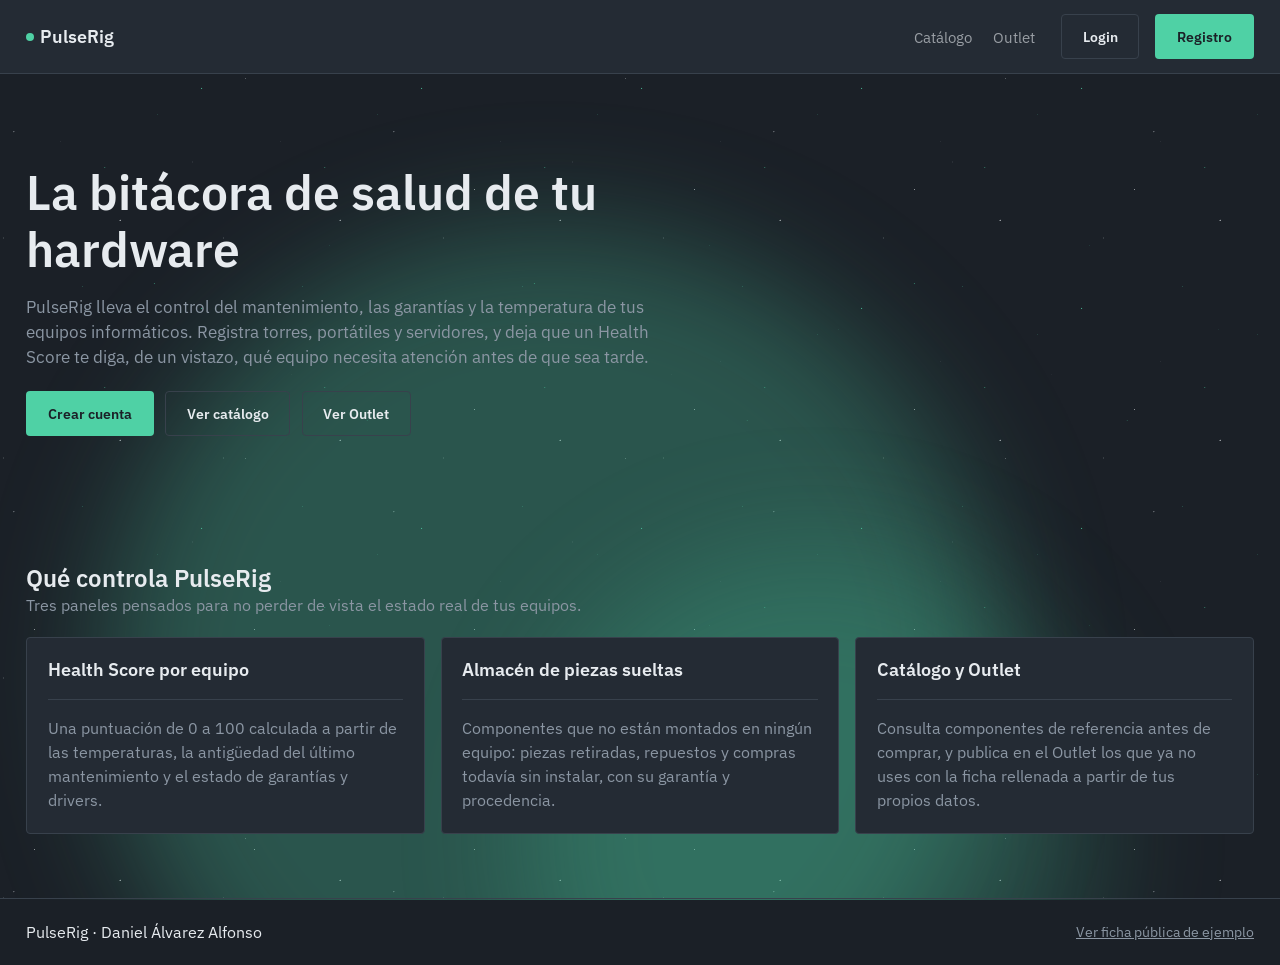
==== index.html @ 92dafc7d "feat: maquetación HTML/CSS + esquema SQL de PulseRig" ====
<!DOCTYPE html>
<html lang="es">
<head>
  <meta charset="UTF-8">
  <meta name="viewport" content="width=device-width, initial-scale=1.0">
  <title>PulseRig — Bitácora de mantenimiento y salud de tu hardware</title>
  <link rel="preconnect" href="https://fonts.googleapis.com">
  <link rel="preconnect" href="https://fonts.gstatic.com" crossorigin>
  <link href="https://fonts.googleapis.com/css2?family=IBM+Plex+Mono:wght@400;500;600;700&family=IBM+Plex+Sans:wght@400;500;600;700&display=swap" rel="stylesheet">
  <link rel="stylesheet" href="https://cdn.jsdelivr.net/npm/bootstrap@4.6.2/dist/css/bootstrap.min.css">
  <link rel="stylesheet" href="css/styles.css">
</head>
<body>
  <div class="fondo-ambiente" data-estado="sano">
    <div class="fondo-ambiente__estrellas fondo-ambiente__estrellas--lejos"></div>
    <div class="fondo-ambiente__estrellas fondo-ambiente__estrellas--cerca"></div>
    <div class="fondo-ambiente__brillo"></div>
  </div>
  <div class="contenido">

    <!-- ===== CABECERA ===== -->
    <header class="menu-principal">
      <div class="contenedor">
        <a href="index.html" class="marca">
          <span class="marca__punto"></span>
          PulseRig
        </a>
        <button class="menu-toggle" type="button" data-toggle="collapse" data-target="#menuPrincipal" aria-controls="menuPrincipal" aria-expanded="false" aria-label="Abrir menú">
          &#9776;
        </button>
        <nav class="menu-grupo collapse" id="menuPrincipal">
          <ul class="menu-enlaces">
            <li><a href="pages/catalogo.html">Catálogo</a></li>
            <li><a href="pages/outlet.html">Outlet</a></li>
          </ul>
          <div class="menu-acceso">
            <a href="pages/login.html" class="btn btn-secundario">Login</a>
            <a href="pages/registro.html" class="btn btn-primario">Registro</a>
          </div>
        </nav>
      </div>
    </header>
    <!-- ===== FIN CABECERA ===== -->

    <main>
      <div class="contenedor">

        <section class="hero">
          <div class="hero__texto">
            <h1>La bitácora de salud de tu hardware</h1>
            <p class="hero__descripcion">
              PulseRig lleva el control del mantenimiento, las garantías y la temperatura de tus equipos
              informáticos. Registra torres, portátiles y servidores, y deja que un Health Score te diga,
              de un vistazo, qué equipo necesita atención antes de que sea tarde.
            </p>
            <div class="hero__acciones">
              <a href="pages/registro.html" class="btn btn-primario">Crear cuenta</a>
              <a href="pages/catalogo.html" class="btn btn-secundario">Ver catálogo</a>
              <a href="pages/outlet.html" class="btn btn-secundario">Ver Outlet</a>
            </div>
          </div>
        </section>

        <section class="seccion-publica">
          <div class="seccion-publica__intro">
            <h2>Qué controla PulseRig</h2>
            <p class="texto-secundario">Tres paneles pensados para no perder de vista el estado real de tus equipos.</p>
          </div>
          <div class="rejilla">
            <article class="tarjeta">
              <div class="tarjeta__cabecera">
                <div class="tarjeta__cabecera-titulos">
                  <h3>Health Score por equipo</h3>
                </div>
              </div>
              <div class="tarjeta__cuerpo">
                <p class="texto-secundario">
                  Una puntuación de 0 a 100 calculada a partir de las temperaturas, la antigüedad del último
                  mantenimiento y el estado de garantías y drivers.
                </p>
              </div>
            </article>
            <article class="tarjeta">
              <div class="tarjeta__cabecera">
                <div class="tarjeta__cabecera-titulos">
                  <h3>Almacén de piezas sueltas</h3>
                </div>
              </div>
              <div class="tarjeta__cuerpo">
                <p class="texto-secundario">
                  Componentes que no están montados en ningún equipo: piezas retiradas, repuestos y compras
                  todavía sin instalar, con su garantía y procedencia.
                </p>
              </div>
            </article>
            <article class="tarjeta">
              <div class="tarjeta__cabecera">
                <div class="tarjeta__cabecera-titulos">
                  <h3>Catálogo y Outlet</h3>
                </div>
              </div>
              <div class="tarjeta__cuerpo">
                <p class="texto-secundario">
                  Consulta componentes de referencia antes de comprar, y publica en el Outlet los que ya no
                  uses con la ficha rellenada a partir de tus propios datos.
                </p>
              </div>
            </article>
          </div>
        </section>

      </div>
    </main>

    <!-- ===== PIE ===== -->
    <footer class="pie-pagina">
      <div class="contenedor">
        <p>PulseRig · Daniel Álvarez Alfonso</p>
        <a href="pages/publico.html">Ver ficha pública de ejemplo</a>
      </div>
    </footer>
    <!-- ===== FIN PIE ===== -->

  </div>

  <script src="https://cdn.jsdelivr.net/npm/jquery@3.6.0/dist/jquery.min.js"></script>
  <script src="https://cdn.jsdelivr.net/npm/popper.js@1.16.1/dist/umd/popper.min.js"></script>
  <script src="https://cdn.jsdelivr.net/npm/bootstrap@4.6.2/dist/js/bootstrap.min.js"></script>
</body>
</html>
---- css/styles.css ----
/* ==========================================================================
   PulseRig — hoja de estilos propia
   Panel de diagnóstico técnico: el color comunica estado, no decora.
   Orden: variables → reset → tipografía → layout → componentes → páginas → media queries
   ========================================================================== */

/* ==========================================================================
   1. VARIABLES
   ========================================================================== */
:root {
  /* Color — base */
  --grafito: #1B2027;
  --panel: #242B34;
  --panel-alt: #2C333D;
  --linea: #38414C;
  --hielo: #E7EBEF;
  --gris-frio: #8B96A3;

  /* Color — estados (también son el color de marca: --sano) */
  --sano: #4FD1A5;
  --sano-fondo: rgba(79, 209, 165, 0.12);
  --sano-borde: rgba(79, 209, 165, 0.3);
  --sano-hover: #63D9B1;

  --atencion: #E8A33D;
  --atencion-fondo: rgba(232, 163, 61, 0.12);
  --atencion-borde: rgba(232, 163, 61, 0.3);

  --critico: #E8594F;
  --critico-fondo: rgba(232, 89, 79, 0.12);
  --critico-borde: rgba(232, 89, 79, 0.3);

  /* Bordes y radios */
  --radio: 4px;
  --borde: 1px solid var(--linea);

  /* Espaciado */
  --espacio-xs: 0.4rem;
  --espacio-sm: 0.7rem;
  --espacio-md: 1rem;
  --espacio-lg: 1.3rem;
  --espacio-xl: 1.6rem;
  --espacio-seccion: 4rem;

  /* Tipografía */
  --fuente-sans: 'IBM Plex Sans', sans-serif;
  --fuente-mono: 'IBM Plex Mono', monospace;
}

/* ==========================================================================
   2. RESET
   ========================================================================== */
*, *::before, *::after {
  box-sizing: border-box;
}

html {
  -webkit-text-size-adjust: 100%;
}

body {
  margin: 0;
  background-color: var(--grafito);
  color: var(--hielo);
  font-family: var(--fuente-sans);
  font-size: 1rem;
  line-height: 1.5;
  min-height: 100vh;
  overflow-x: hidden;
}

h1, h2, h3, h4, p, ul, ol, dl, dd, figure {
  margin: 0;
}

ul, ol {
  padding: 0;
  list-style: none;
}

a {
  color: inherit;
  text-decoration: none;
}

img {
  max-width: 100%;
  display: block;
}

button {
  font: inherit;
  background: none;
  border: none;
}

input, select, textarea {
  font: inherit;
  color: inherit;
}

table {
  border-collapse: collapse;
  width: 100%;
}

/* ==========================================================================
   3. TIPOGRAFÍA
   ========================================================================== */
h1 {
  font-family: var(--fuente-sans);
  font-weight: 600;
  font-size: clamp(2.1rem, 5vw, 3rem);
  color: var(--hielo);
}

h2 {
  font-family: var(--fuente-sans);
  font-weight: 600;
  font-size: 1.5rem;
  color: var(--hielo);
}

h3 {
  font-family: var(--fuente-sans);
  font-weight: 600;
  font-size: 1.1rem;
  color: var(--hielo);
}

p {
  font-size: 1rem;
  color: var(--hielo);
}

.texto-pequeno {
  font-size: 0.85rem;
  color: var(--gris-frio);
}

.texto-secundario {
  color: var(--gris-frio);
}

/* Toda cifra que el usuario deba leer con precisión va en mono */
.cifra {
  font-family: var(--fuente-mono);
  font-variant-numeric: tabular-nums;
}

.cifra-destacada {
  font-family: var(--fuente-mono);
  font-size: 1.8rem;
  font-weight: 600;
}

.etiqueta-dato {
  font-family: var(--fuente-mono);
  font-size: 0.78rem;
  font-weight: 500;
  text-transform: uppercase;
  letter-spacing: 0.03em;
  color: var(--gris-frio);
}

/* ==========================================================================
   4. LAYOUT
   ========================================================================== */

/* Fondo ambiente: estrellas a la deriva (tipo "warp") + brillo cálido de
   fondo. La tonalidad de ambas capas depende del estado de salud que se
   esté mostrando en la página (data-estado en .fondo-ambiente): Sano por
   defecto, y Atención/Crítico cuando la página presenta un único equipo,
   anuncio o resumen en ese estado. */
.fondo-ambiente {
  --rgb-estado: 79, 209, 165; /* sano, por defecto */
  position: fixed;
  inset: 0;
  z-index: 0;
  overflow: hidden;
  pointer-events: none;
  background-color: var(--grafito);
}

.fondo-ambiente[data-estado="atencion"] {
  --rgb-estado: 232, 163, 61;
}

.fondo-ambiente[data-estado="critico"] {
  --rgb-estado: 232, 89, 79;
}

/* Capas de estrellas: puntos de distinto tamaño y brillo (blancos y con
   la tonalidad de estado), repetidos en mosaico y a la deriva. Dos capas
   a velocidades distintas dan sensación de profundidad ("warp"). */
.fondo-ambiente__estrellas {
  position: absolute;
  inset: -20%;
  background-repeat: repeat;
  background-image:
    radial-gradient(1.6px 1.6px at 8% 22%, rgba(var(--rgb-estado), 0.9), transparent 60%),
    radial-gradient(1.2px 1.2px at 32% 68%, rgba(231, 235, 239, 0.7), transparent 60%),
    radial-gradient(1px 1px at 54% 12%, rgba(var(--rgb-estado), 0.5), transparent 60%),
    radial-gradient(1.8px 1.8px at 71% 82%, rgba(231, 235, 239, 0.85), transparent 60%),
    radial-gradient(1px 1px at 88% 34%, rgba(var(--rgb-estado), 0.35), transparent 60%),
    radial-gradient(1.3px 1.3px at 18% 90%, rgba(231, 235, 239, 0.4), transparent 60%),
    radial-gradient(1px 1px at 44% 46%, rgba(231, 235, 239, 0.25), transparent 60%),
    radial-gradient(1.4px 1.4px at 64% 58%, rgba(var(--rgb-estado), 0.6), transparent 60%);
  animation: deriva-estrellas 80s linear infinite;
}

.fondo-ambiente__estrellas--cerca {
  background-size: 220px 220px;
}

.fondo-ambiente__estrellas--lejos {
  background-size: 380px 380px;
  opacity: 0.55;
  animation-duration: 150s;
  animation-direction: reverse;
}

@keyframes deriva-estrellas {
  0% { transform: translate3d(0, 0, 0); opacity: 0.8; }
  50% { transform: translate3d(-110px, -85px, 0); opacity: 1; }
  100% { transform: translate3d(-220px, -170px, 0); opacity: 0.8; }
}

/* Brillo cálido anclado al borde inferior de la ventana, con pulso lento */
.fondo-ambiente__brillo::before,
.fondo-ambiente__brillo::after {
  content: '';
  position: absolute;
  bottom: -25%;
  left: 50%;
  border-radius: 50%;
  filter: blur(60px);
  animation: pulso-brasa 7s ease-in-out infinite;
}

.fondo-ambiente__brillo::before {
  width: 70vw;
  height: 70vw;
  transform: translateX(-60%);
  background: rgba(var(--rgb-estado), 0.30);
}

.fondo-ambiente__brillo::after {
  width: 45vw;
  height: 45vw;
  transform: translateX(-20%);
  background: rgba(var(--rgb-estado), 0.22);
  animation-delay: 1.8s;
}

@keyframes pulso-brasa {
  0%, 100% { opacity: 0.7; }
  50% { opacity: 1; }
}

@media (prefers-reduced-motion: reduce) {
  .fondo-ambiente__estrellas,
  .fondo-ambiente__brillo::before,
  .fondo-ambiente__brillo::after {
    animation: none;
  }
}

.contenido {
  position: relative;
  z-index: 1;
  min-height: 100vh;
  display: flex;
  flex-direction: column;
}

.contenedor {
  width: 100%;
  max-width: 1140px;
  margin: 0 auto;
  padding-left: 16px;
  padding-right: 16px;
}

main {
  flex: 1;
  padding-top: var(--espacio-xl);
  padding-bottom: var(--espacio-seccion);
}

/* Menú principal */
.menu-principal {
  position: sticky;
  top: 0;
  z-index: 10;
  background: var(--panel);
  border-bottom: var(--borde);
}

.menu-principal .contenedor {
  display: flex;
  align-items: center;
  justify-content: space-between;
  padding-top: 0.9rem;
  padding-bottom: 0.9rem;
  flex-wrap: wrap;
  gap: var(--espacio-sm);
}

.marca {
  display: inline-flex;
  align-items: center;
  gap: var(--espacio-xs);
  font-family: var(--fuente-sans);
  font-weight: 600;
  font-size: 1.15rem;
  color: var(--hielo);
}

.marca__punto {
  width: 8px;
  height: 8px;
  border-radius: 50%;
  background: var(--sano);
  flex-shrink: 0;
}

.menu-toggle {
  display: inline-flex;
  align-items: center;
  justify-content: center;
  width: 38px;
  height: 38px;
  border: var(--borde);
  border-radius: var(--radio);
  color: var(--hielo);
  cursor: pointer;
}

.menu-grupo {
  display: flex;
  flex-direction: column;
  width: 100%;
  gap: var(--espacio-md);
}

.menu-grupo.collapse:not(.show) {
  display: none;
}

.menu-enlaces {
  display: flex;
  flex-direction: column;
  gap: var(--espacio-md);
}

.menu-enlaces a {
  font-size: 0.95rem;
  color: var(--hielo);
  opacity: 0.6;
}

.menu-enlaces a[aria-current="page"] {
  opacity: 1;
  color: var(--sano);
}

.menu-acceso {
  display: flex;
  align-items: center;
  gap: var(--espacio-md);
  flex-wrap: wrap;
}

.menu-saludo {
  font-size: 0.9rem;
  color: var(--gris-frio);
}

/* Pie de página */
.pie-pagina {
  border-top: var(--borde);
  padding: var(--espacio-lg) 0;
}

.pie-pagina .contenedor {
  display: flex;
  flex-direction: column;
  gap: var(--espacio-xs);
  font-size: 0.85rem;
  color: var(--gris-frio);
}

.pie-pagina a {
  color: var(--gris-frio);
  text-decoration: underline;
}

/* Cabecera de página */
.cabecera-pagina {
  display: flex;
  flex-direction: column;
  gap: var(--espacio-md);
  margin-bottom: var(--espacio-lg);
}

.cabecera-pagina__titulos h1 {
  font-size: 1.6rem;
}

.cabecera-pagina__resumen {
  color: var(--gris-frio);
  font-size: 0.9rem;
  margin-top: 0.3rem;
}

/* Rejillas de tarjetas (mobile-first: 1 columna; se amplían en media queries) */
.rejilla {
  display: grid;
  grid-template-columns: 1fr;
  gap: var(--espacio-md);
}

/* Layout con columna lateral (detalle de equipo, catálogo/outlet con filtros) */
.layout-con-lateral {
  display: flex;
  flex-direction: column;
  gap: var(--espacio-lg);
}

/* ==========================================================================
   5. COMPONENTES
   ========================================================================== */

/* --- Alerta --- */
.alerta {
  display: flex;
  gap: var(--espacio-sm);
  align-items: flex-start;
  padding: var(--espacio-md) var(--espacio-lg);
  border-radius: var(--radio);
  border: 1px solid var(--atencion-borde);
  background: var(--atencion-fondo);
  margin-bottom: var(--espacio-lg);
}

.alerta--critica {
  border-color: var(--critico-borde);
  background: var(--critico-fondo);
}

.alerta__titulo {
  font-weight: 600;
  color: var(--hielo);
  font-size: 0.95rem;
}

.alerta__texto {
  color: var(--gris-frio);
  font-size: 0.88rem;
}

/* --- Badge de estado --- */
.badge-estado {
  display: inline-flex;
  align-items: center;
  gap: var(--espacio-xs);
  font-family: var(--fuente-mono);
  font-size: 0.8rem;
  font-weight: 500;
  padding: 0.35rem 0.75rem;
  border-radius: var(--radio);
  border: 1px solid;
  white-space: nowrap;
}

.badge-estado::before {
  content: '';
  width: 7px;
  height: 7px;
  border-radius: 50%;
  background: currentColor;
  flex-shrink: 0;
}

.badge-sano {
  color: var(--sano);
  background: var(--sano-fondo);
  border-color: var(--sano-borde);
}

.badge-atencion {
  color: var(--atencion);
  background: var(--atencion-fondo);
  border-color: var(--atencion-borde);
}

.badge-critico {
  color: var(--critico);
  background: var(--critico-fondo);
  border-color: var(--critico-borde);
}

/* --- Anillo del Health Score (gauge) --- */
.gauge {
  position: relative;
  width: 96px;
  height: 96px;
  border-radius: 50%;
  background: conic-gradient(var(--color-gauge, var(--sano)) calc(var(--puntuacion, 0) * 3.6deg), var(--linea) 0deg);
  flex-shrink: 0;
}

.gauge__interior {
  position: absolute;
  inset: 11px;
  border-radius: 50%;
  background: var(--panel);
  display: flex;
  flex-direction: column;
  align-items: center;
  justify-content: center;
}

.gauge__puntuacion {
  font-family: var(--fuente-mono);
  font-size: 1.3rem;
  font-weight: 600;
  color: var(--hielo);
  line-height: 1;
}

.gauge__max {
  font-family: var(--fuente-mono);
  font-size: 0.65rem;
  color: var(--gris-frio);
  margin-top: 0.15rem;
}

.gauge--reducido {
  width: 64px;
  height: 64px;
}

.gauge--reducido .gauge__interior {
  inset: 7px;
}

.gauge--reducido .gauge__puntuacion {
  font-size: 1rem;
}

.gauge--reducido .gauge__max {
  display: none;
}

/* --- Tarjeta --- */
.tarjeta {
  background: var(--panel);
  border: var(--borde);
  border-radius: var(--radio);
  padding: var(--espacio-lg);
}

.tarjeta--estado-sano { border-color: var(--sano-borde); }
.tarjeta--estado-atencion { border-color: var(--atencion-borde); }
.tarjeta--estado-critico { border-color: var(--critico-borde); }

.tarjeta__cabecera {
  display: flex;
  justify-content: space-between;
  align-items: flex-start;
  gap: var(--espacio-md);
  padding-bottom: var(--espacio-md);
  margin-bottom: var(--espacio-md);
  border-bottom: var(--borde);
}

.tarjeta__cabecera-titulos h3 {
  margin-bottom: 0.2rem;
}

.tarjeta__cuerpo {
  display: flex;
  flex-direction: column;
}

.tarjeta__fila {
  display: flex;
  justify-content: space-between;
  gap: var(--espacio-sm);
  padding: 0.55rem 0;
  border-bottom: var(--borde);
}

.tarjeta__fila:last-child {
  border-bottom: none;
}

.tarjeta__fila-etiqueta {
  color: var(--gris-frio);
  font-size: 0.85rem;
}

.tarjeta__fila-valor {
  font-family: var(--fuente-mono);
  color: var(--hielo);
  text-align: right;
}

.tarjeta__acciones {
  display: flex;
  flex-wrap: wrap;
  gap: var(--espacio-sm);
  margin-top: var(--espacio-md);
}

/* --- Botones --- */
.btn {
  display: inline-flex;
  align-items: center;
  justify-content: center;
  font-family: var(--fuente-sans);
  font-size: 0.9rem;
  font-weight: 600;
  padding: 0.65rem 1.3rem;
  border-radius: var(--radio);
  border: 1px solid transparent;
  cursor: pointer;
  transition: background-color 0.15s ease, border-color 0.15s ease;
}

.btn:disabled {
  opacity: 0.5;
  cursor: not-allowed;
}

.btn:focus-visible {
  outline: 2px solid var(--sano);
  outline-offset: 2px;
}

.btn-primario {
  background: var(--sano);
  color: var(--grafito);
  border-color: transparent;
}

.btn-primario:hover:not(:disabled) {
  background: var(--sano-hover);
}

.btn-secundario {
  background: transparent;
  color: var(--hielo);
  border-color: var(--linea);
}

.btn-secundario:hover:not(:disabled) {
  border-color: var(--sano);
}

.btn-critico {
  background: transparent;
  color: var(--critico);
  border-color: rgba(232, 89, 79, 0.4);
}

.btn-critico:hover:not(:disabled) {
  background: var(--critico-fondo);
}

.btn-ancho-completo {
  width: 100%;
}

/* --- Formularios --- */
.grupo-campo {
  margin-bottom: 1.1rem;
}

.etiqueta-campo {
  display: block;
  font-family: var(--fuente-sans);
  font-size: 0.8rem;
  color: var(--gris-frio);
  margin-bottom: 0.4rem;
}

.etiqueta-campo .obligatorio {
  color: var(--critico);
}

.campo {
  width: 100%;
  background: var(--panel);
  border: var(--borde);
  border-radius: var(--radio);
  padding: 0.65rem 0.85rem;
  color: var(--hielo);
  font-family: var(--fuente-sans);
  font-size: 0.92rem;
  outline: none;
}

.campo:focus {
  border-color: var(--sano);
}

select.campo {
  appearance: none;
  background-image: url("data:image/svg+xml,%3Csvg xmlns='http://www.w3.org/2000/svg' width='10' height='6'%3E%3Cpath d='M0 0l5 6 5-6z' fill='%238B96A3'/%3E%3C/svg%3E");
  background-repeat: no-repeat;
  background-position: right 0.85rem center;
  padding-right: 2rem;
}

.texto-ayuda {
  font-size: 0.8rem;
  color: var(--gris-frio);
  margin-top: 0.3rem;
}

.mensaje-error {
  font-size: 0.8rem;
  color: var(--critico);
  margin-top: 0.3rem;
}

.par-campos {
  display: grid;
  grid-template-columns: 1fr;
  gap: 0 var(--espacio-md);
}

.acciones-formulario {
  display: flex;
  justify-content: flex-end;
  gap: var(--espacio-sm);
  margin-top: var(--espacio-lg);
  flex-wrap: wrap;
}

/* --- Imágenes de componentes --- */
.imagen-componente,
.sin-imagen {
  width: 100%;
  aspect-ratio: 4 / 3;
  border: var(--borde);
  border-radius: var(--radio);
  object-fit: cover;
}

.sin-imagen {
  display: flex;
  align-items: center;
  justify-content: center;
  background: var(--panel-alt);
  color: var(--gris-frio);
  font-size: 0.85rem;
  text-align: center;
}

/* --- Modal de confirmación --- */
.modal-confirmacion {
  position: fixed;
  inset: 0;
  z-index: 20;
  display: none;
  align-items: center;
  justify-content: center;
  padding: var(--espacio-md);
  background: rgba(27, 32, 39, 0.75);
}

.modal-confirmacion.show {
  display: flex;
}

.modal-confirmacion__caja {
  width: 100%;
  max-width: 420px;
  background: var(--panel);
  border: var(--borde);
  border-radius: var(--radio);
  padding: var(--espacio-lg);
}

.modal-confirmacion__titulo {
  margin-bottom: var(--espacio-sm);
}

.modal-confirmacion__texto {
  color: var(--gris-frio);
  font-size: 0.9rem;
  margin-bottom: var(--espacio-lg);
}

.modal-confirmacion__acciones {
  display: flex;
  justify-content: flex-end;
  gap: var(--espacio-sm);
  flex-wrap: wrap;
}

/* --- Contenedor de gráfico (placeholder) --- */
.grafico-placeholder {
  border: var(--borde);
  border-radius: var(--radio);
  min-height: 220px;
  display: flex;
  align-items: center;
  justify-content: center;
  color: var(--gris-frio);
  font-size: 0.9rem;
  text-align: center;
  padding: var(--espacio-md);
}

/* --- Filtros (catálogo / outlet) --- */
.filtros__toggle {
  display: flex;
}

.filtros__panel {
  display: none;
  flex-direction: column;
  gap: var(--espacio-md);
}

.filtros__panel.show {
  display: flex;
}

/* ==========================================================================
   6. PÁGINAS
   ========================================================================== */

/* --- index.html --- */
.hero {
  padding: var(--espacio-seccion) 0;
  text-align: left;
}

.hero__texto {
  max-width: 640px;
}

.hero__descripcion {
  margin-top: var(--espacio-md);
  color: var(--gris-frio);
  font-size: 1.05rem;
}

.hero__acciones {
  display: flex;
  flex-wrap: wrap;
  gap: var(--espacio-sm);
  margin-top: var(--espacio-lg);
}

.seccion-publica {
  padding-top: var(--espacio-seccion);
}

.seccion-publica__intro {
  margin-bottom: var(--espacio-lg);
}

/* --- login / registro --- */
.pagina-acceso {
  display: flex;
  justify-content: center;
  padding: var(--espacio-seccion) 0;
}

.pagina-acceso__caja {
  width: 100%;
  max-width: 380px;
}

.pagina-acceso__caja h1 {
  font-size: 1.6rem;
  margin-bottom: var(--espacio-xs);
}

.pagina-acceso__subtitulo {
  color: var(--gris-frio);
  font-size: 0.9rem;
  margin-bottom: var(--espacio-lg);
}

.pagina-acceso__pie {
  margin-top: var(--espacio-md);
  font-size: 0.85rem;
  color: var(--gris-frio);
  text-align: center;
}

.pagina-acceso__pie a {
  color: var(--sano);
  text-decoration: underline;
}

/* --- equipos.html / almacen.html --- */
.tarjeta-equipo__tipo-fecha {
  display: flex;
  justify-content: space-between;
  font-size: 0.8rem;
  color: var(--gris-frio);
  margin-bottom: var(--espacio-md);
}

/* --- detalle-equipo.html --- */
.detalle-equipo__lateral .tarjeta {
  text-align: center;
}

.detalle-equipo__lateral .gauge {
  margin: 0 auto var(--espacio-md);
}

.detalle-equipo__principal {
  display: flex;
  flex-direction: column;
  gap: var(--espacio-lg);
}

.enlace-volver {
  display: inline-flex;
  align-items: center;
  gap: var(--espacio-xs);
  color: var(--gris-frio);
  font-size: 0.9rem;
  margin-bottom: var(--espacio-md);
}

.enlace-volver:hover {
  color: var(--sano);
}

.lista-componentes {
  display: flex;
  flex-direction: column;
  gap: var(--espacio-md);
}

.componente-fila {
  display: flex;
  flex-direction: column;
  gap: var(--espacio-sm);
  padding: var(--espacio-md) 0;
  border-bottom: var(--borde);
}

.componente-fila:last-child {
  border-bottom: none;
}

.componente-fila__info {
  display: flex;
  justify-content: space-between;
  align-items: center;
  gap: var(--espacio-sm);
  flex-wrap: wrap;
}

.componente-fila__nombre {
  font-weight: 600;
}

.componente-fila__meta {
  font-size: 0.85rem;
  color: var(--gris-frio);
}

.componente-fila__acciones {
  display: flex;
  gap: var(--espacio-sm);
  flex-wrap: wrap;
}

.historial-item {
  display: flex;
  justify-content: space-between;
  gap: var(--espacio-sm);
  padding: 0.6rem 0;
  border-bottom: var(--borde);
  font-size: 0.9rem;
}

.historial-item:last-child {
  border-bottom: none;
}

.historial-item__tipo {
  color: var(--hielo);
}

.historial-item__fecha {
  font-family: var(--fuente-mono);
  color: var(--gris-frio);
}

/* --- almacen.html --- */
.tarjeta-almacen__procedencia {
  color: var(--gris-frio);
}

/* --- catalogo.html / outlet.html --- */
.buscador {
  display: flex;
  flex-direction: column;
  gap: var(--espacio-md);
  margin-bottom: var(--espacio-lg);
}

.buscador__campo {
  flex: 1;
}

.catalogo__layout {
  display: flex;
  flex-direction: column;
  gap: var(--espacio-lg);
}

.catalogo__filtros {
  background: var(--panel);
  border: var(--borde);
  border-radius: var(--radio);
  padding: var(--espacio-lg);
}

.catalogo__resultados {
  flex: 1;
}

/* --- detalle-outlet.html --- */
.detalle-outlet {
  display: flex;
  flex-direction: column;
  gap: var(--espacio-lg);
}

.detalle-outlet__imagen img,
.detalle-outlet__imagen .sin-imagen {
  aspect-ratio: 4 / 3;
}

.detalle-outlet__precio {
  font-family: var(--fuente-mono);
  font-size: 1.8rem;
  font-weight: 600;
  color: var(--hielo);
}

.detalle-outlet__acciones {
  display: flex;
  flex-wrap: wrap;
  gap: var(--espacio-sm);
  margin-top: var(--espacio-lg);
}

.detalle-outlet__contacto {
  margin-top: var(--espacio-lg);
  padding-top: var(--espacio-lg);
  border-top: var(--borde);
}

/* --- estadisticas.html --- */
.rejilla-resumen {
  display: grid;
  grid-template-columns: 1fr;
  gap: var(--espacio-md);
  margin-bottom: var(--espacio-seccion);
}

.tarjeta-resumen__valor {
  font-family: var(--fuente-mono);
  font-size: 1.8rem;
  font-weight: 600;
  margin-top: var(--espacio-sm);
}

.tabla-contenedor {
  overflow-x: auto;
  border: var(--borde);
  border-radius: var(--radio);
}

.tabla-estadisticas {
  min-width: 640px;
}

.tabla-estadisticas th,
.tabla-estadisticas td {
  text-align: left;
  padding: 0.75rem var(--espacio-md);
  border-bottom: var(--borde);
  font-size: 0.9rem;
}

.tabla-estadisticas thead th {
  background: var(--panel-alt);
  color: var(--gris-frio);
  font-family: var(--fuente-mono);
  font-size: 0.75rem;
  text-transform: uppercase;
  letter-spacing: 0.03em;
  font-weight: 500;
}

.tabla-estadisticas tbody tr:last-child td {
  border-bottom: none;
}

.tabla-estadisticas td.cifra {
  color: var(--hielo);
}

.tabla-estadisticas .nombre-equipo {
  font-weight: 600;
}

/* --- publico.html --- */
.widget-publico {
  min-height: 100vh;
  display: flex;
  align-items: center;
  justify-content: center;
  padding: var(--espacio-lg);
}

.widget-publico__tarjeta {
  width: 100%;
  max-width: 320px;
  text-align: center;
}

.widget-publico__tarjeta .gauge {
  margin: 0 auto var(--espacio-md);
}

.widget-publico__enlace {
  display: inline-block;
  margin-top: var(--espacio-lg);
  font-size: 0.8rem;
  color: var(--gris-frio);
}

.widget-publico__enlace:hover {
  color: var(--sano);
}

/* ==========================================================================
   7. MEDIA QUERIES
   ========================================================================== */

/* Tablet: 768px en adelante */
@media (min-width: 768px) {
  .cabecera-pagina {
    flex-direction: row;
    justify-content: space-between;
    align-items: center;
  }

  .rejilla {
    grid-template-columns: repeat(2, 1fr);
  }

  .rejilla-resumen {
    grid-template-columns: repeat(3, 1fr);
  }

  .par-campos {
    grid-template-columns: 1fr 1fr;
  }

  .grupo-campo--par {
    display: grid;
    grid-template-columns: 1fr 1fr;
    align-items: center;
    gap: var(--espacio-md);
  }

  .grupo-campo--par .etiqueta-campo {
    margin-bottom: 0;
  }

  .detalle-outlet {
    flex-direction: row;
  }

  .detalle-outlet__imagen {
    width: 100%;
  }

  .pie-pagina .contenedor {
    flex-direction: row;
    justify-content: space-between;
    align-items: center;
  }
}

/* Escritorio: 992px en adelante */
@media (min-width: 992px) {
  .menu-toggle {
    display: none;
  }

  .menu-grupo.collapse {
    display: flex !important;
  }

  .menu-grupo {
    flex-direction: row;
    align-items: center;
    justify-content: flex-end;
    gap: var(--espacio-xl);
    width: auto;
  }

  .menu-enlaces {
    flex-direction: row;
    gap: var(--espacio-lg);
  }

  .rejilla {
    grid-template-columns: repeat(3, 1fr);
  }

  .layout-con-lateral {
    flex-direction: row;
    align-items: flex-start;
  }

  .detalle-equipo__lateral {
    width: 320px;
    flex-shrink: 0;
    position: sticky;
    top: 5.5rem;
  }

  .detalle-equipo__principal {
    flex: 1;
  }

  .catalogo__layout {
    flex-direction: row;
    align-items: flex-start;
  }

  .catalogo__filtros {
    width: 260px;
    flex-shrink: 0;
  }

  .filtros__toggle {
    display: none;
  }

  .filtros__panel {
    display: flex;
  }

  .detalle-outlet__imagen {
    width: 50%;
  }

  .detalle-outlet__info {
    width: 50%;
  }
}

/* Supergrande: 1200px en adelante */
@media (min-width: 1200px) {
  .contenedor {
    max-width: 1260px;
  }
}
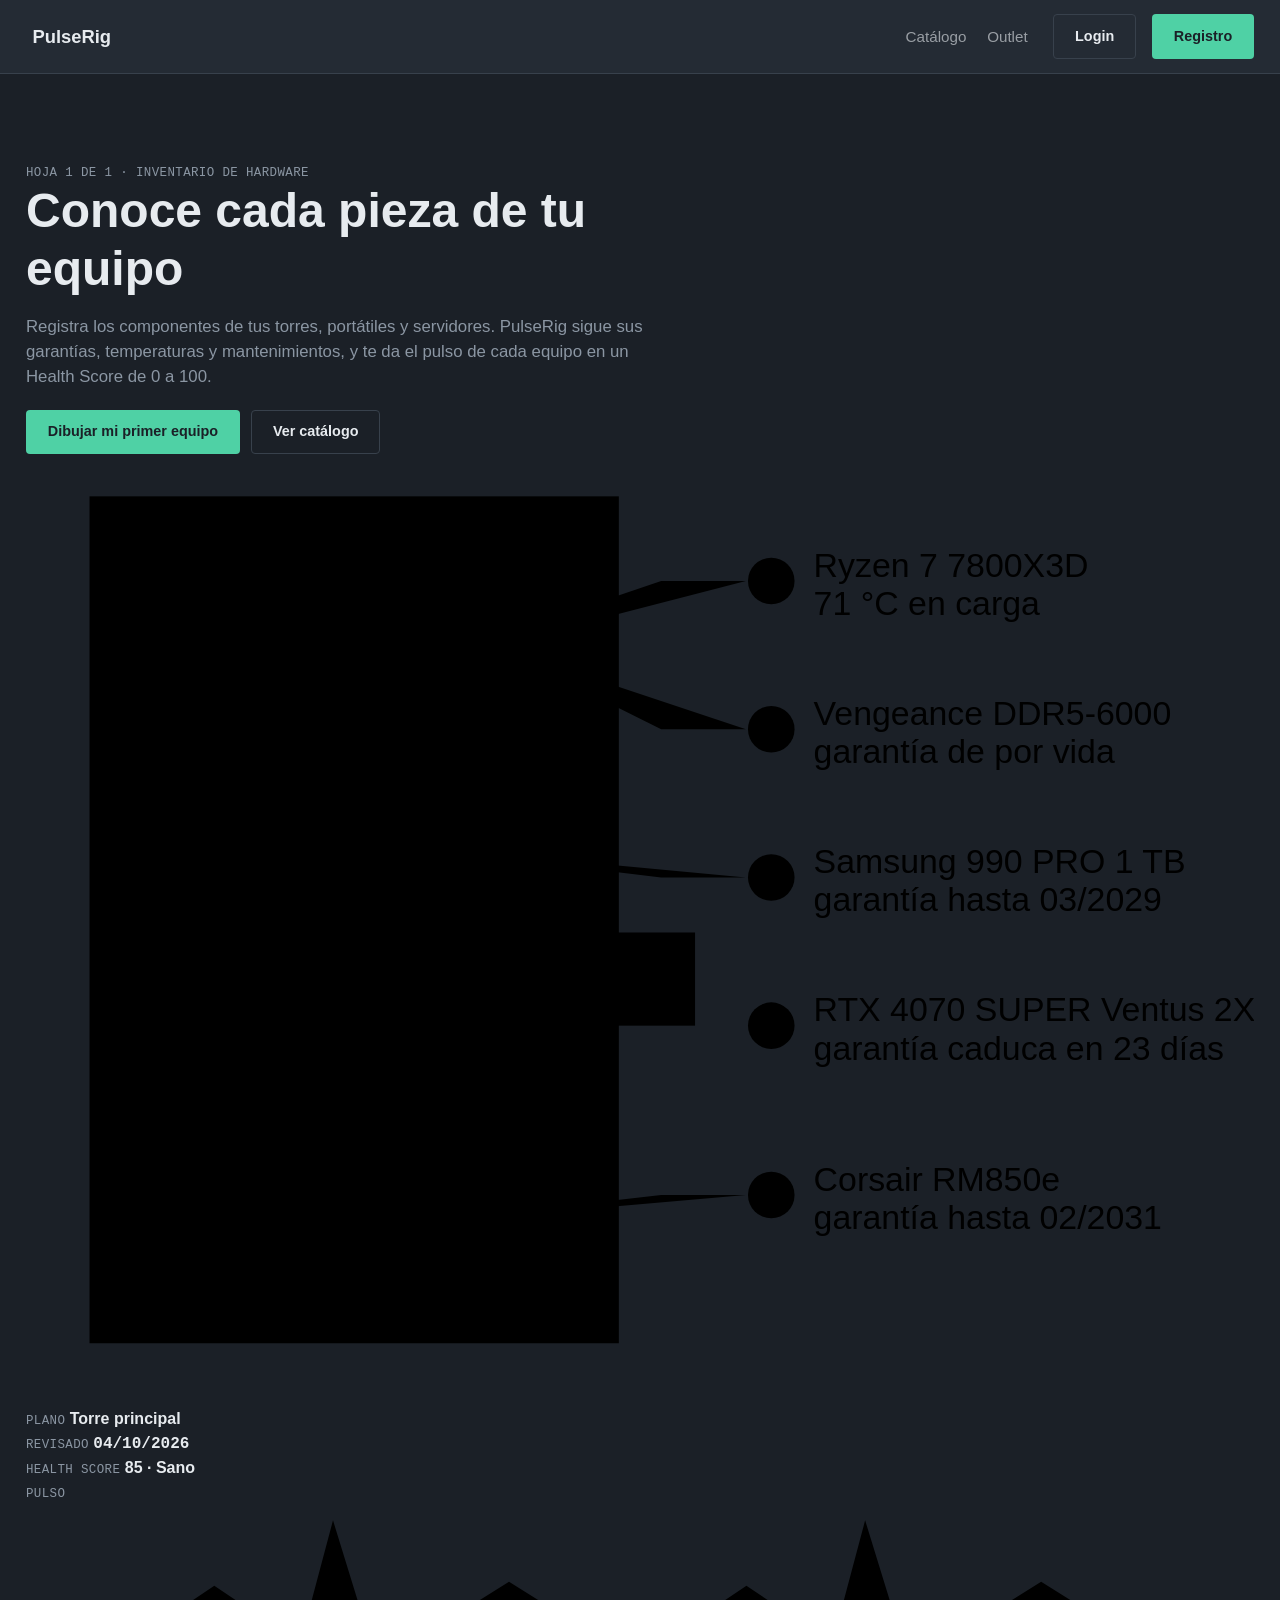
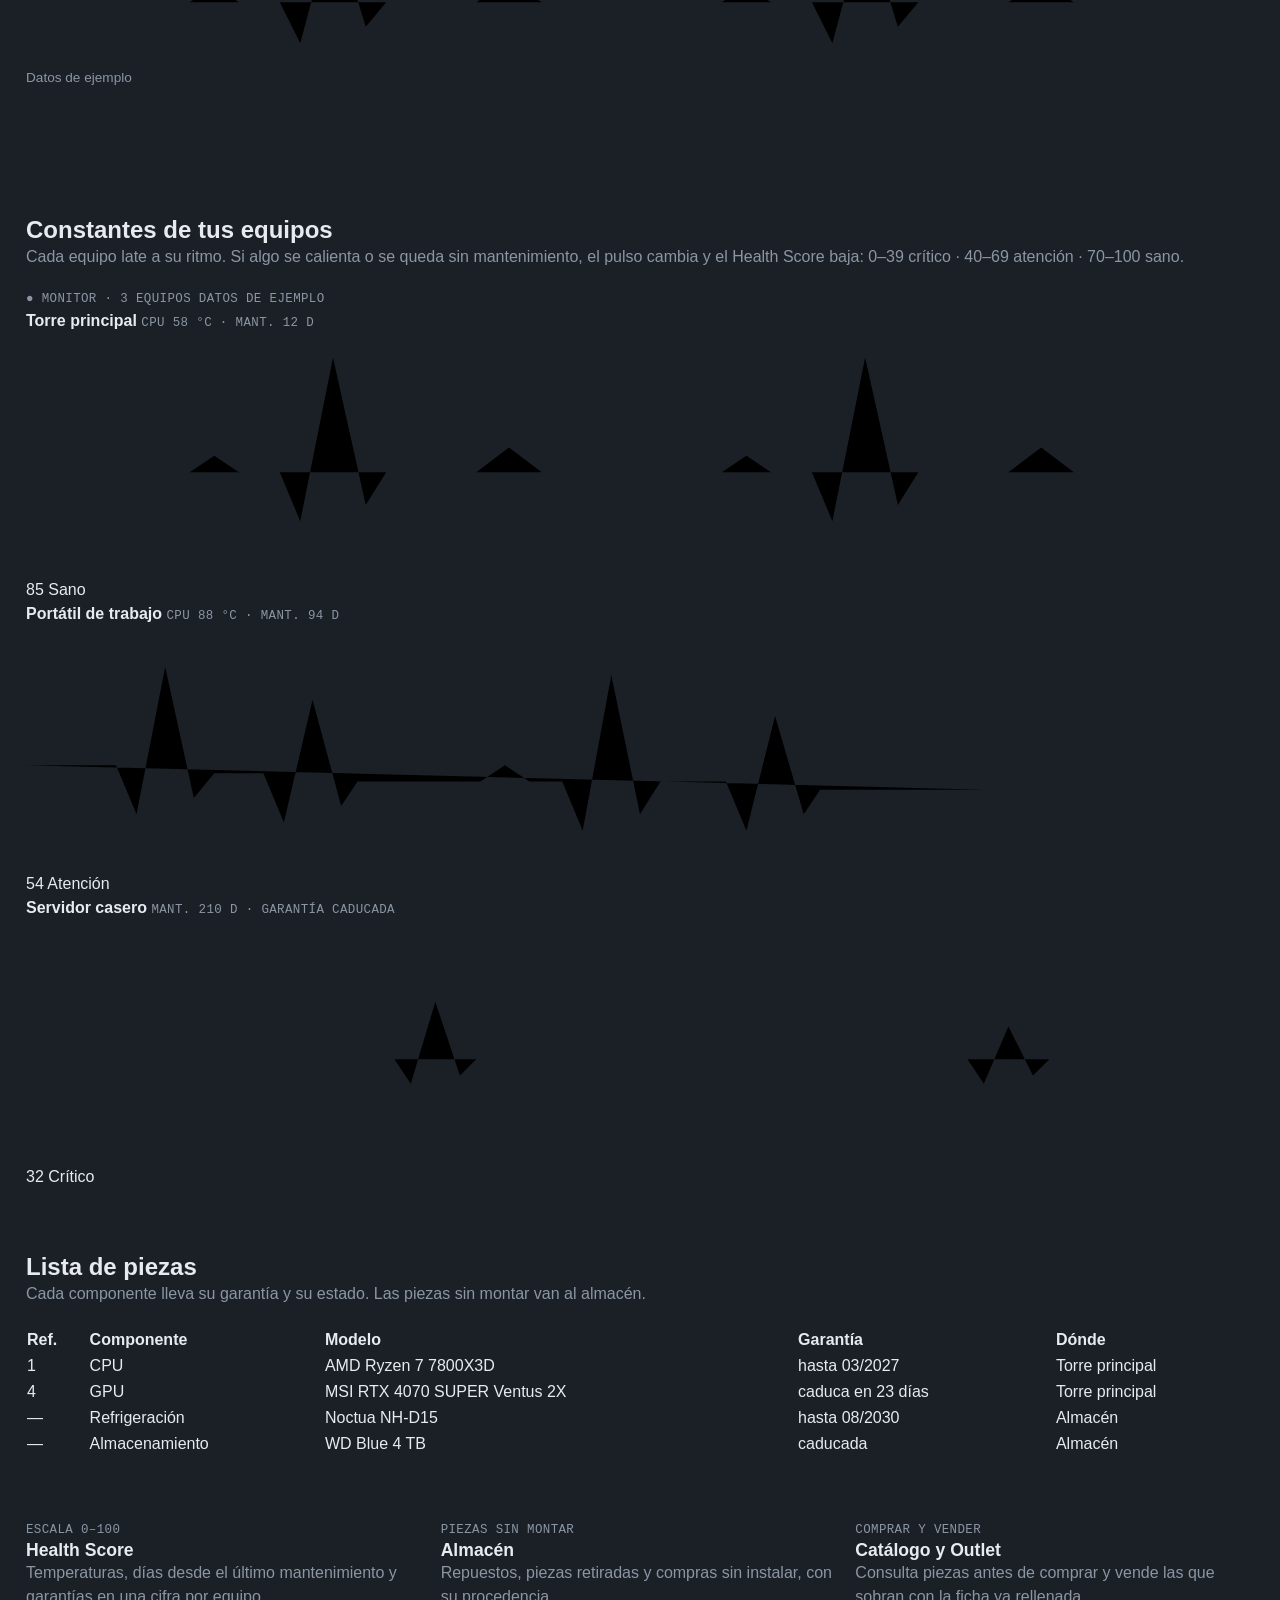
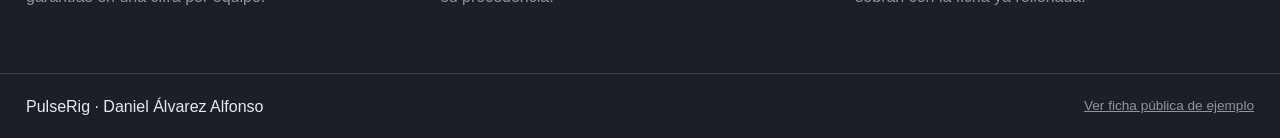
==== commit 32beab02: "Hoja de calco, despiece y monitor de constantes" ====
--- a/index.html
+++ b/index.html
@@ -6,122 +6,256 @@
   <title>PulseRig — Bitácora de mantenimiento y salud de tu hardware</title>
   <link rel="preconnect" href="https://fonts.googleapis.com">
   <link rel="preconnect" href="https://fonts.gstatic.com" crossorigin>
-  <link href="https://fonts.googleapis.com/css2?family=IBM+Plex+Mono:wght@400;500;600;700&family=IBM+Plex+Sans:wght@400;500;600;700&display=swap" rel="stylesheet">
+  <!-- Fuentes del rediseño: Barlow Condensed (títulos), Barlow (texto) y Space Mono (datos) -->
+  <link href="https://fonts.googleapis.com/css2?family=Barlow+Condensed:wght@600;700&family=Barlow:wght@400;500;600&family=Space+Mono:wght@400;700&display=swap" rel="stylesheet">
   <link rel="stylesheet" href="https://cdn.jsdelivr.net/npm/bootstrap@4.6.2/dist/css/bootstrap.min.css">
   <link rel="stylesheet" href="css/styles.css">
 </head>
+<!--
+  PORTADA DE PULSERIG · Rediseño "hoja de calco"
+  La página parece un plano técnico. Tiene 4 bloques:
+    1. Hero: texto + despiece de una torre de ejemplo con su cajetín.
+    2. Monitor de constantes: un canal con pulso animado por cada equipo.
+    3. Lista de piezas: tabla de componentes con su garantía.
+    4. Funciones: tres tarjetas con lo que hace la aplicación.
+
+  Colores de estado: cualquier elemento con data-estado="sano | atencion | critico"
+  se pinta con el color de ese estado (ver styles.css, sección ESTADOS).
+-->
 <body>
-  <div class="fondo-ambiente" data-estado="sano">
-    <div class="fondo-ambiente__estrellas fondo-ambiente__estrellas--lejos"></div>
-    <div class="fondo-ambiente__estrellas fondo-ambiente__estrellas--cerca"></div>
-    <div class="fondo-ambiente__brillo"></div>
-  </div>
-  <div class="contenido">
-
-    <!-- ===== CABECERA ===== -->
-    <header class="menu-principal">
-      <div class="contenedor">
-        <a href="index.html" class="marca">
-          <span class="marca__punto"></span>
-          PulseRig
-        </a>
-        <button class="menu-toggle" type="button" data-toggle="collapse" data-target="#menuPrincipal" aria-controls="menuPrincipal" aria-expanded="false" aria-label="Abrir menú">
-          &#9776;
-        </button>
-        <nav class="menu-grupo collapse" id="menuPrincipal">
-          <ul class="menu-enlaces">
-            <li><a href="pages/catalogo.html">Catálogo</a></li>
-            <li><a href="pages/outlet.html">Outlet</a></li>
-          </ul>
-          <div class="menu-acceso">
-            <a href="pages/login.html" class="btn btn-secundario">Login</a>
-            <a href="pages/registro.html" class="btn btn-primario">Registro</a>
-          </div>
-        </nav>
-      </div>
-    </header>
-    <!-- ===== FIN CABECERA ===== -->
-
-    <main>
-      <div class="contenedor">
-
-        <section class="hero">
-          <div class="hero__texto">
-            <h1>La bitácora de salud de tu hardware</h1>
-            <p class="hero__descripcion">
-              PulseRig lleva el control del mantenimiento, las garantías y la temperatura de tus equipos
-              informáticos. Registra torres, portátiles y servidores, y deja que un Health Score te diga,
-              de un vistazo, qué equipo necesita atención antes de que sea tarde.
-            </p>
-            <div class="hero__acciones">
-              <a href="pages/registro.html" class="btn btn-primario">Crear cuenta</a>
-              <a href="pages/catalogo.html" class="btn btn-secundario">Ver catálogo</a>
-              <a href="pages/outlet.html" class="btn btn-secundario">Ver Outlet</a>
-            </div>
-          </div>
-        </section>
-
-        <section class="seccion-publica">
-          <div class="seccion-publica__intro">
-            <h2>Qué controla PulseRig</h2>
-            <p class="texto-secundario">Tres paneles pensados para no perder de vista el estado real de tus equipos.</p>
-          </div>
-          <div class="rejilla">
-            <article class="tarjeta">
-              <div class="tarjeta__cabecera">
-                <div class="tarjeta__cabecera-titulos">
-                  <h3>Health Score por equipo</h3>
-                </div>
-              </div>
-              <div class="tarjeta__cuerpo">
-                <p class="texto-secundario">
-                  Una puntuación de 0 a 100 calculada a partir de las temperaturas, la antigüedad del último
-                  mantenimiento y el estado de garantías y drivers.
-                </p>
-              </div>
-            </article>
-            <article class="tarjeta">
-              <div class="tarjeta__cabecera">
-                <div class="tarjeta__cabecera-titulos">
-                  <h3>Almacén de piezas sueltas</h3>
-                </div>
-              </div>
-              <div class="tarjeta__cuerpo">
-                <p class="texto-secundario">
-                  Componentes que no están montados en ningún equipo: piezas retiradas, repuestos y compras
-                  todavía sin instalar, con su garantía y procedencia.
-                </p>
-              </div>
-            </article>
-            <article class="tarjeta">
-              <div class="tarjeta__cabecera">
-                <div class="tarjeta__cabecera-titulos">
-                  <h3>Catálogo y Outlet</h3>
-                </div>
-              </div>
-              <div class="tarjeta__cuerpo">
-                <p class="texto-secundario">
-                  Consulta componentes de referencia antes de comprar, y publica en el Outlet los que ya no
-                  uses con la ficha rellenada a partir de tus propios datos.
-                </p>
-              </div>
-            </article>
-          </div>
-        </section>
-
-      </div>
-    </main>
-
-    <!-- ===== PIE ===== -->
-    <footer class="pie-pagina">
-      <div class="contenedor">
-        <p>PulseRig · Daniel Álvarez Alfonso</p>
-        <a href="pages/publico.html">Ver ficha pública de ejemplo</a>
-      </div>
-    </footer>
-    <!-- ===== FIN PIE ===== -->
-
-  </div>
+
+  <!-- ===== CABECERA ===== -->
+  <header class="menu-principal">
+    <div class="contenedor">
+      <a href="index.html" class="marca">
+        <!-- Logo: sello redondo con un pulso que se mueve -->
+        <span class="marca__sello" data-estado="sano">
+          <svg viewBox="0 0 22 14" aria-hidden="true"><path class="pulso pulso--logo" d="M0 7h6l2-5 3 10 2-5h9"></path></svg>
+        </span>
+        PulseRig
+      </a>
+      <button class="menu-toggle" type="button" data-toggle="collapse" data-target="#menuPrincipal" aria-controls="menuPrincipal" aria-expanded="false" aria-label="Abrir menú">
+        &#9776;
+      </button>
+      <nav class="menu-grupo collapse" id="menuPrincipal">
+        <ul class="menu-enlaces">
+          <li><a href="pages/catalogo.html">Catálogo</a></li>
+          <li><a href="pages/outlet.html">Outlet</a></li>
+        </ul>
+        <div class="menu-acceso">
+          <a href="pages/login.html" class="btn btn-secundario">Login</a>
+          <a href="pages/registro.html" class="btn btn-primario">Registro</a>
+        </div>
+      </nav>
+    </div>
+  </header>
+  <!-- ===== FIN CABECERA ===== -->
+
+  <main>
+    <div class="contenedor">
+
+      <!-- ===== 1. HERO ===== -->
+      <section class="hero">
+        <div class="hero__texto">
+          <p class="etiqueta-dato">Hoja 1 de 1 · Inventario de hardware</p>
+          <h1>Conoce cada pieza de tu equipo</h1>
+          <p class="hero__descripcion">
+            Registra los componentes de tus torres, portátiles y servidores. PulseRig sigue sus garantías,
+            temperaturas y mantenimientos, y te da el pulso de cada equipo en un Health Score de 0 a 100.
+          </p>
+          <div class="hero__acciones">
+            <a href="pages/registro.html" class="btn btn-primario">Dibujar mi primer equipo</a>
+            <a href="pages/catalogo.html" class="btn btn-secundario">Ver catálogo</a>
+          </div>
+        </div>
+
+        <!-- Despiece de ejemplo: dibujo de la torre + cajetín del plano -->
+        <figure class="despiece">
+          <div class="despiece__dibujo">
+            <svg viewBox="0 0 580 450" role="img" aria-label="Despiece de ejemplo de una torre con cinco componentes señalados">
+
+              <!-- Piezas de la torre (solo contorno) -->
+              <g class="despiece__piezas">
+                <rect x="30" y="20" width="250" height="400"></rect>   <!-- caja -->
+                <rect x="48" y="38" width="200" height="250" stroke-dasharray="5 4"></rect> <!-- placa base -->
+                <rect x="110" y="80" width="72" height="72"></rect>    <!-- disipador CPU -->
+                <circle cx="146" cy="116" r="24"></circle>
+                <rect x="198" y="66" width="8" height="96"></rect>     <!-- RAM -->
+                <rect x="212" y="66" width="8" height="96"></rect>
+                <rect x="122" y="178" width="46" height="12"></rect>   <!-- SSD -->
+                <rect x="80" y="226" width="236" height="44"></rect>   <!-- GPU -->
+                <circle cx="146" cy="248" r="16"></circle>
+                <circle cx="222" cy="248" r="16"></circle>
+                <rect x="48" y="330" width="120" height="70"></rect>   <!-- fuente -->
+                <circle cx="108" cy="365" r="22"></circle>
+              </g>
+
+              <!-- LED de la CPU: parpadea como un latido -->
+              <circle class="latido" data-estado="sano" cx="146" cy="116" r="4"></circle>
+
+              <!-- Líneas que unen cada pieza con su etiqueta -->
+              <g class="despiece__lineas">
+                <polyline points="170,104 300,60 340,60"></polyline>
+                <polyline points="220,90 300,130 340,130"></polyline>
+                <polyline points="168,184 300,200 340,200"></polyline>
+                <polyline points="316,248 340,270"></polyline>
+                <polyline points="168,365 300,350 340,350"></polyline>
+              </g>
+
+              <!-- Etiquetas: número, modelo y dato (el color lo da data-estado) -->
+              <g class="despiece__etiquetas">
+                <circle cx="352" cy="60" r="11"></circle><text class="despiece__num" x="352" y="64">1</text>
+                <text class="despiece__modelo" x="372" y="58">Ryzen 7 7800X3D</text>
+                <text data-estado="sano" x="372" y="76">71 °C en carga</text>
+
+                <circle cx="352" cy="130" r="11"></circle><text class="despiece__num" x="352" y="134">2</text>
+                <text class="despiece__modelo" x="372" y="128">Vengeance DDR5-6000</text>
+                <text data-estado="sano" x="372" y="146">garantía de por vida</text>
+
+                <circle cx="352" cy="200" r="11"></circle><text class="despiece__num" x="352" y="204">3</text>
+                <text class="despiece__modelo" x="372" y="198">Samsung 990 PRO 1 TB</text>
+                <text data-estado="sano" x="372" y="216">garantía hasta 03/2029</text>
+
+                <circle cx="352" cy="270" r="11"></circle><text class="despiece__num" x="352" y="274">4</text>
+                <text class="despiece__modelo" x="372" y="268">RTX 4070 SUPER Ventus 2X</text>
+                <text data-estado="atencion" x="372" y="286">garantía caduca en 23 días</text>
+
+                <circle cx="352" cy="350" r="11"></circle><text class="despiece__num" x="352" y="354">5</text>
+                <text class="despiece__modelo" x="372" y="348">Corsair RM850e</text>
+                <text data-estado="sano" x="372" y="366">garantía hasta 02/2031</text>
+              </g>
+            </svg>
+          </div>
+
+          <!-- Cajetín: el recuadro de datos que llevan los planos en una esquina -->
+          <div class="cajetin">
+            <div>
+              <span class="etiqueta-dato">Plano</span>
+              <strong>Torre principal</strong>
+            </div>
+            <div>
+              <span class="etiqueta-dato">Revisado</span>
+              <strong class="cifra">04/10/2026</strong>
+            </div>
+            <div data-estado="sano">
+              <span class="etiqueta-dato">Health Score</span>
+              <strong class="cajetin__puntuacion">85 · Sano</strong>
+            </div>
+            <div class="cajetin__pulso" data-estado="sano">
+              <span class="etiqueta-dato">Pulso</span>
+              <svg viewBox="0 0 300 40" preserveAspectRatio="none" aria-hidden="true"><path class="pulso pulso--lento" d="M0 24h40l6-4 6 4h10l5 10 8-30 8 26 5-6h22l8-5 8 5h44l6-4 6 4h10l5 10 8-30 8 26 5-6h22l8-5 8 5h34"></path></svg>
+            </div>
+          </div>
+          <figcaption class="texto-pequeno">Datos de ejemplo</figcaption>
+        </figure>
+      </section>
+      <!-- ===== FIN HERO ===== -->
+
+      <!-- ===== 2. MONITOR DE CONSTANTES ===== -->
+      <section class="seccion-publica">
+        <div class="seccion-publica__intro">
+          <h2>Constantes de tus equipos</h2>
+          <p class="texto-secundario">
+            Cada equipo late a su ritmo. Si algo se calienta o se queda sin mantenimiento, el pulso cambia
+            y el Health Score baja:
+            <span data-estado="critico">0–39 crítico</span> ·
+            <span data-estado="atencion">40–69 atención</span> ·
+            <span data-estado="sano">70–100 sano</span>.
+          </p>
+        </div>
+
+        <div class="monitor">
+          <p class="monitor__cabecera etiqueta-dato">
+            <span><span class="latido" data-estado="sano">●</span> Monitor · 3 equipos</span>
+            <span>Datos de ejemplo</span>
+          </p>
+
+          <!-- Un canal por equipo: nombre, pulso y puntuación. data-estado colorea todo el canal -->
+          <div class="monitor__canal" data-estado="sano">
+            <div>
+              <strong>Torre principal</strong>
+              <span class="etiqueta-dato">CPU 58 °C · mant. 12 d</span>
+            </div>
+            <svg viewBox="0 0 300 60" preserveAspectRatio="none" aria-hidden="true"><path class="pulso pulso--lento" d="M0 34h40l6-4 6 4h10l5 12 8-40 8 36 5-8h22l8-6 8 6h44l6-4 6 4h10l5 12 8-40 8 36 5-8h22l8-6 8 6h34"></path></svg>
+            <p class="monitor__lectura"><span class="monitor__cifra">85</span> Sano</p>
+          </div>
+
+          <div class="monitor__canal" data-estado="atencion">
+            <div>
+              <strong>Portátil de trabajo</strong>
+              <span class="etiqueta-dato">CPU 88 °C · mant. 94 d</span>
+            </div>
+            <svg viewBox="0 0 300 60" preserveAspectRatio="none" aria-hidden="true"><path class="pulso pulso--rapido" d="M0 34h22l5 12 7-36 7 32 5-6h12l5 12 7-30 7 26 4-6h30l6-4 6 4h8l5 12 7-38 7 34 5-8h16l5 12 7-28 7 24 4-6h40"></path></svg>
+            <p class="monitor__lectura"><span class="monitor__cifra">54</span> Atención</p>
+          </div>
+
+          <div class="monitor__canal" data-estado="critico">
+            <div>
+              <strong>Servidor casero</strong>
+              <span class="etiqueta-dato">mant. 210 d · garantía caducada</span>
+            </div>
+            <svg viewBox="0 0 300 60" preserveAspectRatio="none" aria-hidden="true"><path class="pulso" d="M0 34h90l4 6 6-20 6 18 4-4h120l4 6 6-14 6 12 4-4h50"></path></svg>
+            <p class="monitor__lectura"><span class="monitor__cifra">32</span> Crítico</p>
+          </div>
+        </div>
+      </section>
+      <!-- ===== FIN MONITOR ===== -->
+
+      <!-- ===== 3. LISTA DE PIEZAS ===== -->
+      <section class="seccion-publica">
+        <div class="seccion-publica__intro">
+          <h2>Lista de piezas</h2>
+          <p class="texto-secundario">Cada componente lleva su garantía y su estado. Las piezas sin montar van al almacén.</p>
+        </div>
+        <div class="tabla-plano">
+          <table>
+            <thead>
+              <tr><th>Ref.</th><th>Componente</th><th>Modelo</th><th>Garantía</th><th>Dónde</th></tr>
+            </thead>
+            <tbody>
+              <tr><td>1</td><td>CPU</td><td>AMD Ryzen 7 7800X3D</td><td data-estado="sano">hasta 03/2027</td><td>Torre principal</td></tr>
+              <tr><td>4</td><td>GPU</td><td>MSI RTX 4070 SUPER Ventus 2X</td><td data-estado="atencion">caduca en 23 días</td><td>Torre principal</td></tr>
+              <tr><td>—</td><td>Refrigeración</td><td>Noctua NH-D15</td><td data-estado="sano">hasta 08/2030</td><td>Almacén</td></tr>
+              <tr><td>—</td><td>Almacenamiento</td><td>WD Blue 4 TB</td><td data-estado="critico">caducada</td><td>Almacén</td></tr>
+            </tbody>
+          </table>
+        </div>
+      </section>
+      <!-- ===== FIN LISTA DE PIEZAS ===== -->
+
+      <!-- ===== 4. FUNCIONES ===== -->
+      <section class="seccion-publica">
+        <div class="rejilla">
+          <article class="funcion">
+            <p class="etiqueta-dato">Escala 0–100</p>
+            <h3>Health Score</h3>
+            <p class="texto-secundario">Temperaturas, días desde el último mantenimiento y garantías en una cifra por equipo.</p>
+          </article>
+          <article class="funcion">
+            <p class="etiqueta-dato">Piezas sin montar</p>
+            <h3>Almacén</h3>
+            <p class="texto-secundario">Repuestos, piezas retiradas y compras sin instalar, con su procedencia.</p>
+          </article>
+          <article class="funcion">
+            <p class="etiqueta-dato">Comprar y vender</p>
+            <h3>Catálogo y Outlet</h3>
+            <p class="texto-secundario">Consulta piezas antes de comprar y vende las que sobran con la ficha ya rellenada.</p>
+          </article>
+        </div>
+      </section>
+      <!-- ===== FIN FUNCIONES ===== -->
+
+    </div>
+  </main>
+
+  <!-- ===== PIE ===== -->
+  <footer class="pie-pagina">
+    <div class="contenedor">
+      <p>PulseRig · Daniel Álvarez Alfonso</p>
+      <a href="pages/publico.html">Ver ficha pública de ejemplo</a>
+    </div>
+  </footer>
+  <!-- ===== FIN PIE ===== -->
 
   <script src="https://cdn.jsdelivr.net/npm/jquery@3.6.0/dist/jquery.min.js"></script>
   <script src="https://cdn.jsdelivr.net/npm/popper.js@1.16.1/dist/umd/popper.min.js"></script>
